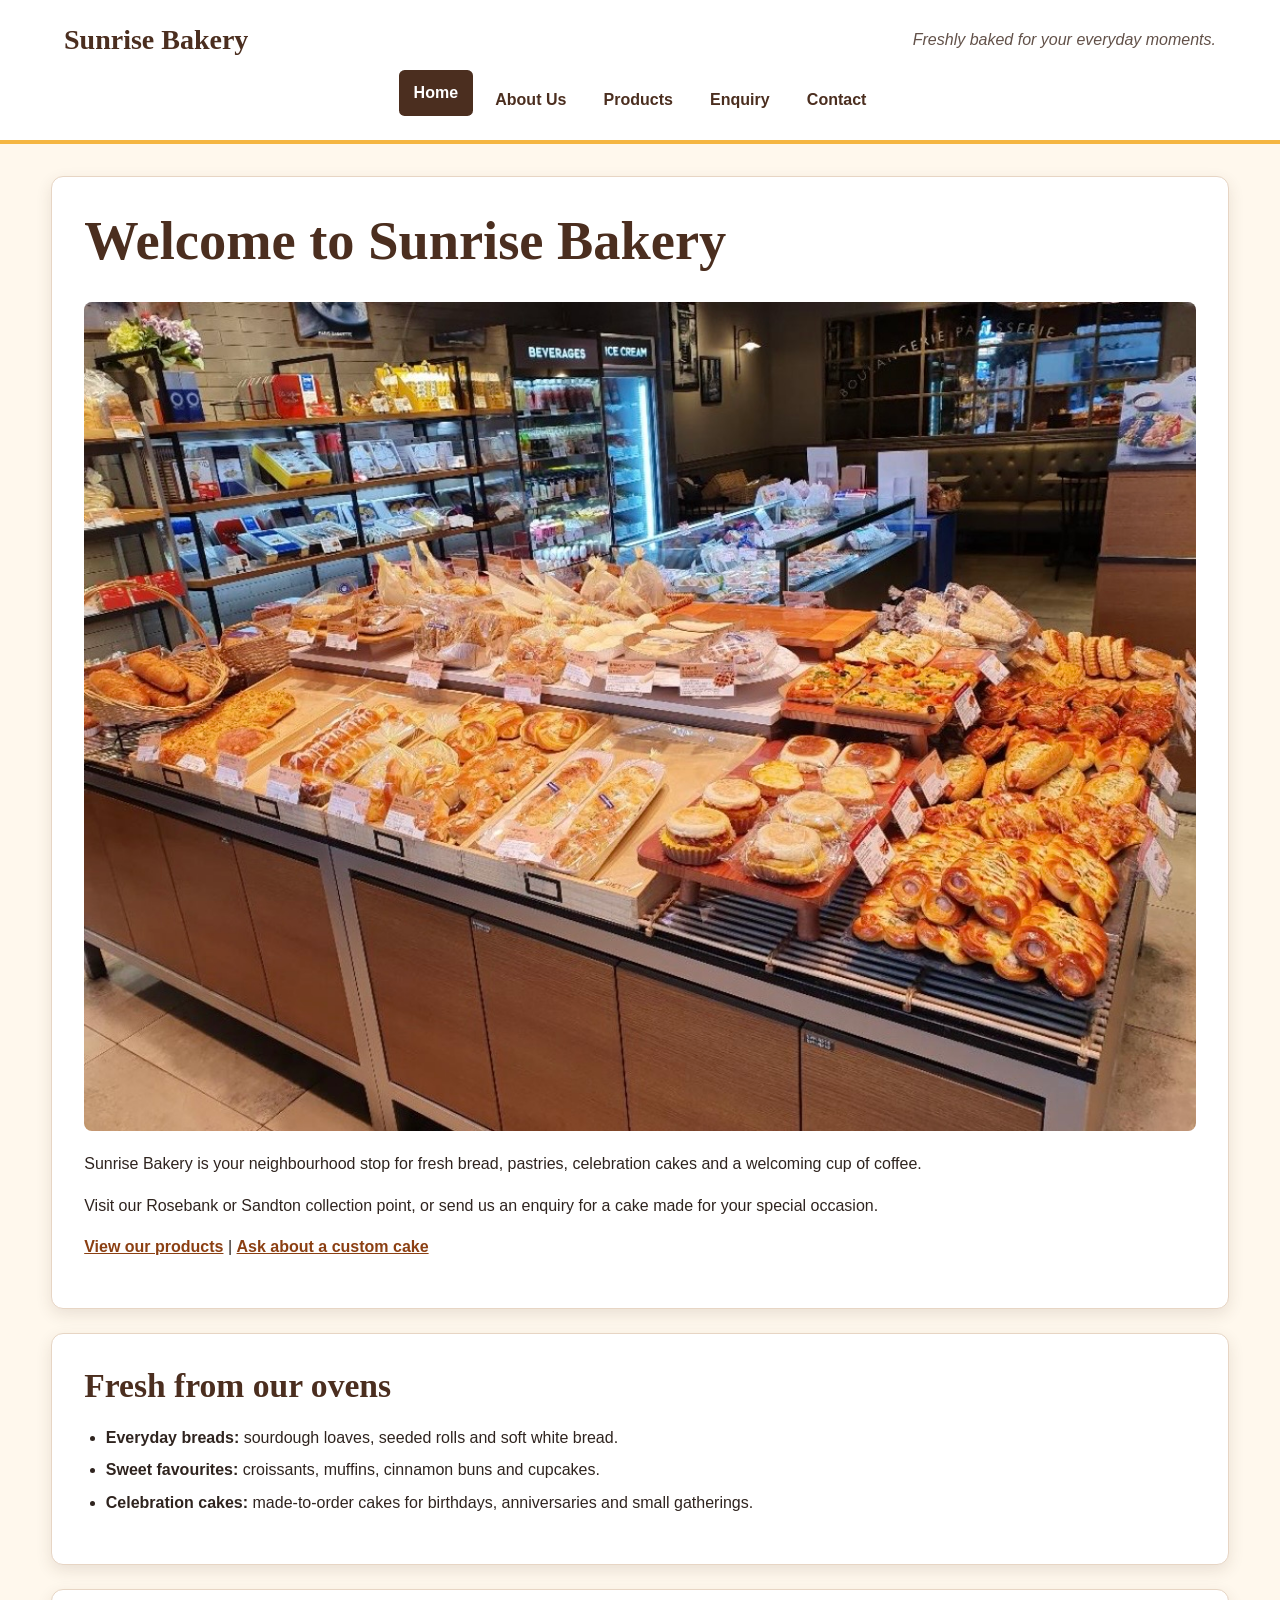
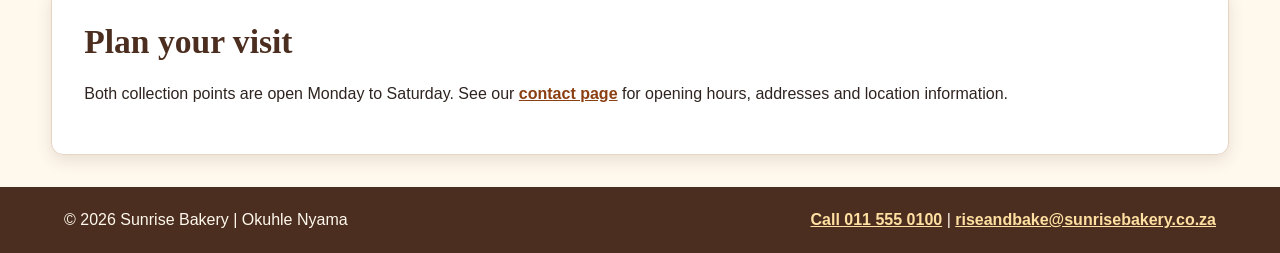
==== index.html @ 2eda35dc "Added a  index file" ====
<!DOCTYPE html>
<html lang="en">
<head>
    <meta charset="UTF-8">
    <meta name="viewport" content="width=device-width, initial-scale=1.0">
    <title>Sunrise Bakery | Home</title>
    <link rel="stylesheet" href="css/style.css">
</head>
<body>
    <!-- Site header and shared navigation for all Sunrise Bakery pages. -->
    <header>
        <p><a href="index.html">Sunrise Bakery</a></p>
        <p>Freshly baked for your everyday moments.</p>
        <nav aria-label="Main navigation">
            <ul>
                <li><a href="index.html" aria-current="page">Home</a></li>
                <li><a href="about.html">About Us</a></li>
                <li><a href="products.html">Products</a></li>
                <li><a href="enquiry.html">Enquiry</a></li>
                <li><a href="contact.html">Contact</a></li>
            </ul>
        </nav>
    </header>

    <main>
        <!-- Introductory hero content. The image file is a placeholder until an approved image is supplied. -->
        <section aria-labelledby="welcome-heading">
            <h1 id="welcome-heading">Welcome to Sunrise Bakery</h1>
            <img src="Images/Sunrise Bakery.jpeg" alt="Placeholder for a Sunrise Bakery display of fresh breads and pastries">
            <p>Sunrise Bakery is your neighbourhood stop for fresh bread, pastries, celebration cakes and a welcoming cup of coffee.</p>
            <p>Visit our Rosebank or Sandton collection point, or send us an enquiry for a cake made for your special occasion.</p>
            <p><a href="products.html">View our products</a> | <a href="enquiry.html">Ask about a custom cake</a></p>
        </section>

        <section aria-labelledby="featured-heading">
            <h2 id="featured-heading">Fresh from our ovens</h2>
            <ul>
                <li><strong>Everyday breads:</strong> sourdough loaves, seeded rolls and soft white bread.</li>
                <li><strong>Sweet favourites:</strong> croissants, muffins, cinnamon buns and cupcakes.</li>
                <li><strong>Celebration cakes:</strong> made-to-order cakes for birthdays, anniversaries and small gatherings.</li>
            </ul>
        </section>

        <section aria-labelledby="visit-heading">
            <h2 id="visit-heading">Plan your visit</h2>
            <p>Both collection points are open Monday to Saturday. See our <a href="contact.html">contact page</a> for opening hours, addresses and location information.</p>
        </section>
    </main>

    <!-- Shared footer with practical contact links. -->
    <footer>
        <p>&copy; 2026 Sunrise Bakery | Okuhle Nyama</p>
        <p><a href="tel:+27115550100">Call 011 555 0100</a> | <a href="mailto:riseandbake@sunrisebakery.co.za">riseandbake@sunrisebakery.co.za</a></p>
    </footer>
</body>
</html>
---- css/style.css ----
/*
    Sunrise Bakery - Part 2 stylesheet
    This file provides visual styling and responsive layouts only.
    No JavaScript, animation, interactive maps, or Part 3 features are included.
*/

:root {
    --cream: #fff8ed;
    --paper: #ffffff;
    --sunrise-gold: #f5b642;
    --warm-orange: #d96d25;
    --deep-brown: #4b2e1f;
    --soft-brown: #775143;
    --line: #e7d5c4;
    --text: #2f241f;
    --muted-text: #625149;
    --focus: #0e5a70;
    --shadow: 0 0.35rem 1rem rgba(75, 46, 31, 0.12);
}

/* Base styles keep spacing and sizing consistent across every page. */
* {
    box-sizing: border-box;
}

html {
    font-size: 100%;
}

body {
    margin: 0;
    background: var(--cream);
    color: var(--text);
    font-family: Arial, Helvetica, sans-serif;
    font-size: 1rem;
    line-height: 1.6;
}

img {
    display: block;
    width: 100%;
    max-width: 100%;
    height: auto;
    border-radius: 0.5rem;
    background: #f1e3d4;
}

a {
    color: #8b3f12;
    font-weight: 700;
}

a:hover,
a:focus-visible {
    color: var(--deep-brown);
    text-decoration-thickness: 0.16rem;
}

a:focus-visible,
button:focus-visible,
input:focus-visible,
select:focus-visible,
textarea:focus-visible {
    outline: 0.2rem solid var(--focus);
    outline-offset: 0.2rem;
}

h1,
h2,
h3,
p,
ul,
figure {
    margin-top: 0;
}

h1,
h2,
h3 {
    color: var(--deep-brown);
    font-family: Georgia, "Times New Roman", serif;
    line-height: 1.2;
}

h1 {
    font-size: clamp(2rem, 5vw, 3.4rem);
    margin-bottom: 0.5em;
}

h2 {
    font-size: clamp(1.45rem, 3vw, 2.1rem);
    margin-bottom: 0.55em;
}

h3 {
    font-size: 1.25rem;
    margin-bottom: 0.4em;
}

ul {
    padding-left: 1.35rem;
}

li + li {
    margin-top: 0.45rem;
}

/* Header and navigation use Flexbox for a clear desktop layout. */
header {
    display: flex;
    flex-wrap: wrap;
    align-items: center;
    justify-content: space-between;
    gap: 0.5rem 1.5rem;
    padding: 1.1rem max(5vw, 1.25rem);
    background: var(--paper);
    border-bottom: 0.25rem solid var(--sunrise-gold);
}

header > p {
    margin: 0;
}

header > p:first-child a {
    color: var(--deep-brown);
    font-family: Georgia, "Times New Roman", serif;
    font-size: 1.75rem;
    text-decoration: none;
}

header > p:nth-child(2) {
    color: var(--muted-text);
    font-style: italic;
}

nav {
    width: 100%;
}

nav ul {
    display: flex;
    flex-wrap: wrap;
    justify-content: center;
    gap: 0.5rem;
    margin: 0;
    padding: 0;
    list-style: none;
}

nav a {
    display: block;
    padding: 0.55rem 0.85rem;
    border: 0.1rem solid transparent;
    border-radius: 0.35rem;
    color: var(--deep-brown);
    text-decoration: none;
}

nav a:hover,
nav a:focus-visible {
    border-color: var(--warm-orange);
    background: #fff0d8;
}

nav a:active {
    background: var(--sunrise-gold);
}

nav a[aria-current="page"] {
    background: var(--deep-brown);
    color: var(--paper);
}

/* Main content and card-style content areas. */
main {
    width: min(92%, 75rem);
    margin: 2rem auto;
    display: grid;
    gap: 1.5rem;
}

main > section,
main > form {
    padding: clamp(1.25rem, 3vw, 2rem);
    background: var(--paper);
    border: 0.08rem solid var(--line);
    border-radius: 0.75rem;
    box-shadow: var(--shadow);
}

main > section:first-child img {
    margin: 1.25rem 0;
    min-height: 12rem;
    object-fit: cover;
}

/* Product categories become a Grid layout on wider screens. */
main:has(#products-heading) {
    grid-template-columns: repeat(3, 1fr);
}

main:has(#products-heading) > section:first-child,
main:has(#products-heading) > section:last-child {
    grid-column: 1 / -1;
}

/* Contact locations become two equal columns on desktop. */
section[aria-labelledby="locations-heading"] {
    display: grid;
    grid-template-columns: repeat(2, minmax(0, 1fr));
    gap: 1.25rem;
}

section[aria-labelledby="locations-heading"] > h2 {
    grid-column: 1 / -1;
}

article {
    padding: 1.25rem;
    background: #fffaf3;
    border: 0.08rem solid var(--line);
    border-radius: 0.5rem;
}

address {
    margin-bottom: 1rem;
    font-style: normal;
}

figure {
    margin: 1rem 0 0;
}

figcaption {
    margin-top: 0.55rem;
    color: var(--muted-text);
    font-size: 0.9rem;
}

/* Forms have clear labels and generous touch-friendly controls. */
form {
    max-width: 48rem;
}

fieldset {
    margin: 0 0 1.25rem;
    padding: 1.25rem;
    border: 0.1rem solid var(--line);
    border-radius: 0.5rem;
}

legend {
    padding: 0 0.4rem;
    color: var(--deep-brown);
    font-family: Georgia, "Times New Roman", serif;
    font-weight: 700;
}

label {
    color: var(--deep-brown);
    font-weight: 700;
}

input,
select,
textarea {
    width: 100%;
    margin-top: 0.3rem;
    padding: 0.7rem;
    border: 0.1rem solid var(--soft-brown);
    border-radius: 0.3rem;
    background: var(--paper);
    color: var(--text);
    font: inherit;
}

textarea {
    resize: vertical;
}

button {
    padding: 0.75rem 1.1rem;
    border: 0.12rem solid var(--deep-brown);
    border-radius: 0.35rem;
    background: var(--warm-orange);
    color: var(--paper);
    cursor: pointer;
    font: inherit;
    font-weight: 700;
}

button:hover,
button:focus-visible {
    background: var(--deep-brown);
}

button:active {
    background: #2e1b12;
}

/* Footer uses Flexbox and remains easy to scan. */
footer {
    display: flex;
    flex-wrap: wrap;
    justify-content: space-between;
    gap: 0.5rem 1.5rem;
    padding: 1.25rem max(5vw, 1.25rem);
    background: var(--deep-brown);
    color: var(--cream);
}

footer p {
    margin: 0;
}

footer a {
    color: #ffe0a2;
}

footer a:hover,
footer a:focus-visible {
    color: var(--paper);
}

/* Tablet breakpoint: retain a roomy layout while reducing product columns. */
@media (max-width: 62rem) {
    main:has(#products-heading) {
        grid-template-columns: repeat(2, 1fr);
    }

    main:has(#products-heading) > section:first-child,
    main:has(#products-heading) > section:last-child {
        grid-column: 1 / -1;
    }
}

/* Mobile breakpoint: change all multi-column sections to one column. */
@media (max-width: 45rem) {
    header,
    footer {
        display: block;
    }

    header > p + p {
        margin-top: 0.35rem;
    }

    nav {
        margin-top: 0.85rem;
    }

    nav ul {
        justify-content: flex-start;
    }

    footer p + p {
        margin-top: 0.5rem;
    }

    main {
        width: min(94%, 75rem);
        margin: 1.25rem auto;
        gap: 1rem;
    }

    main:has(#products-heading),
    section[aria-labelledby="locations-heading"] {
        grid-template-columns: 1fr;
    }

    main:has(#products-heading) > section,
    section[aria-labelledby="locations-heading"] > h2 {
        grid-column: auto;
    }

    main > section,
    main > form,
    article,
    fieldset {
        padding: 1rem;
    }
}
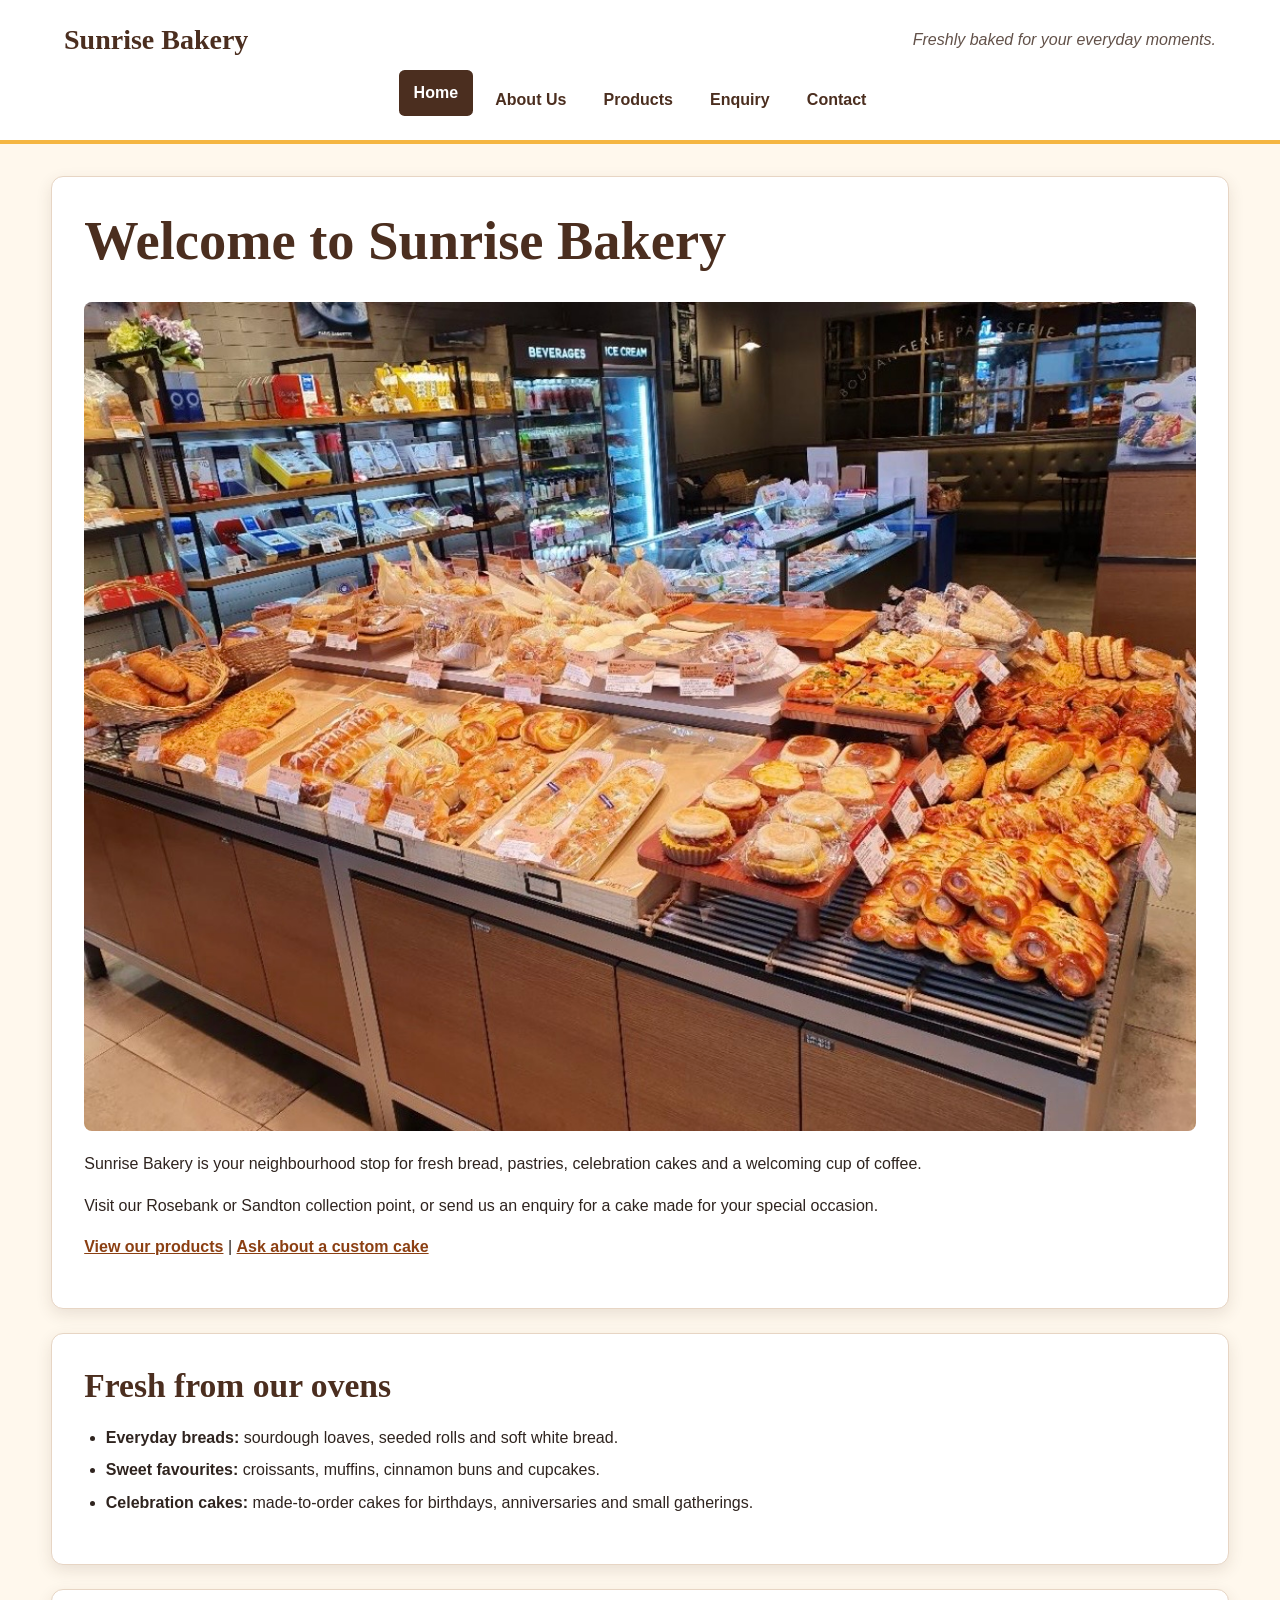
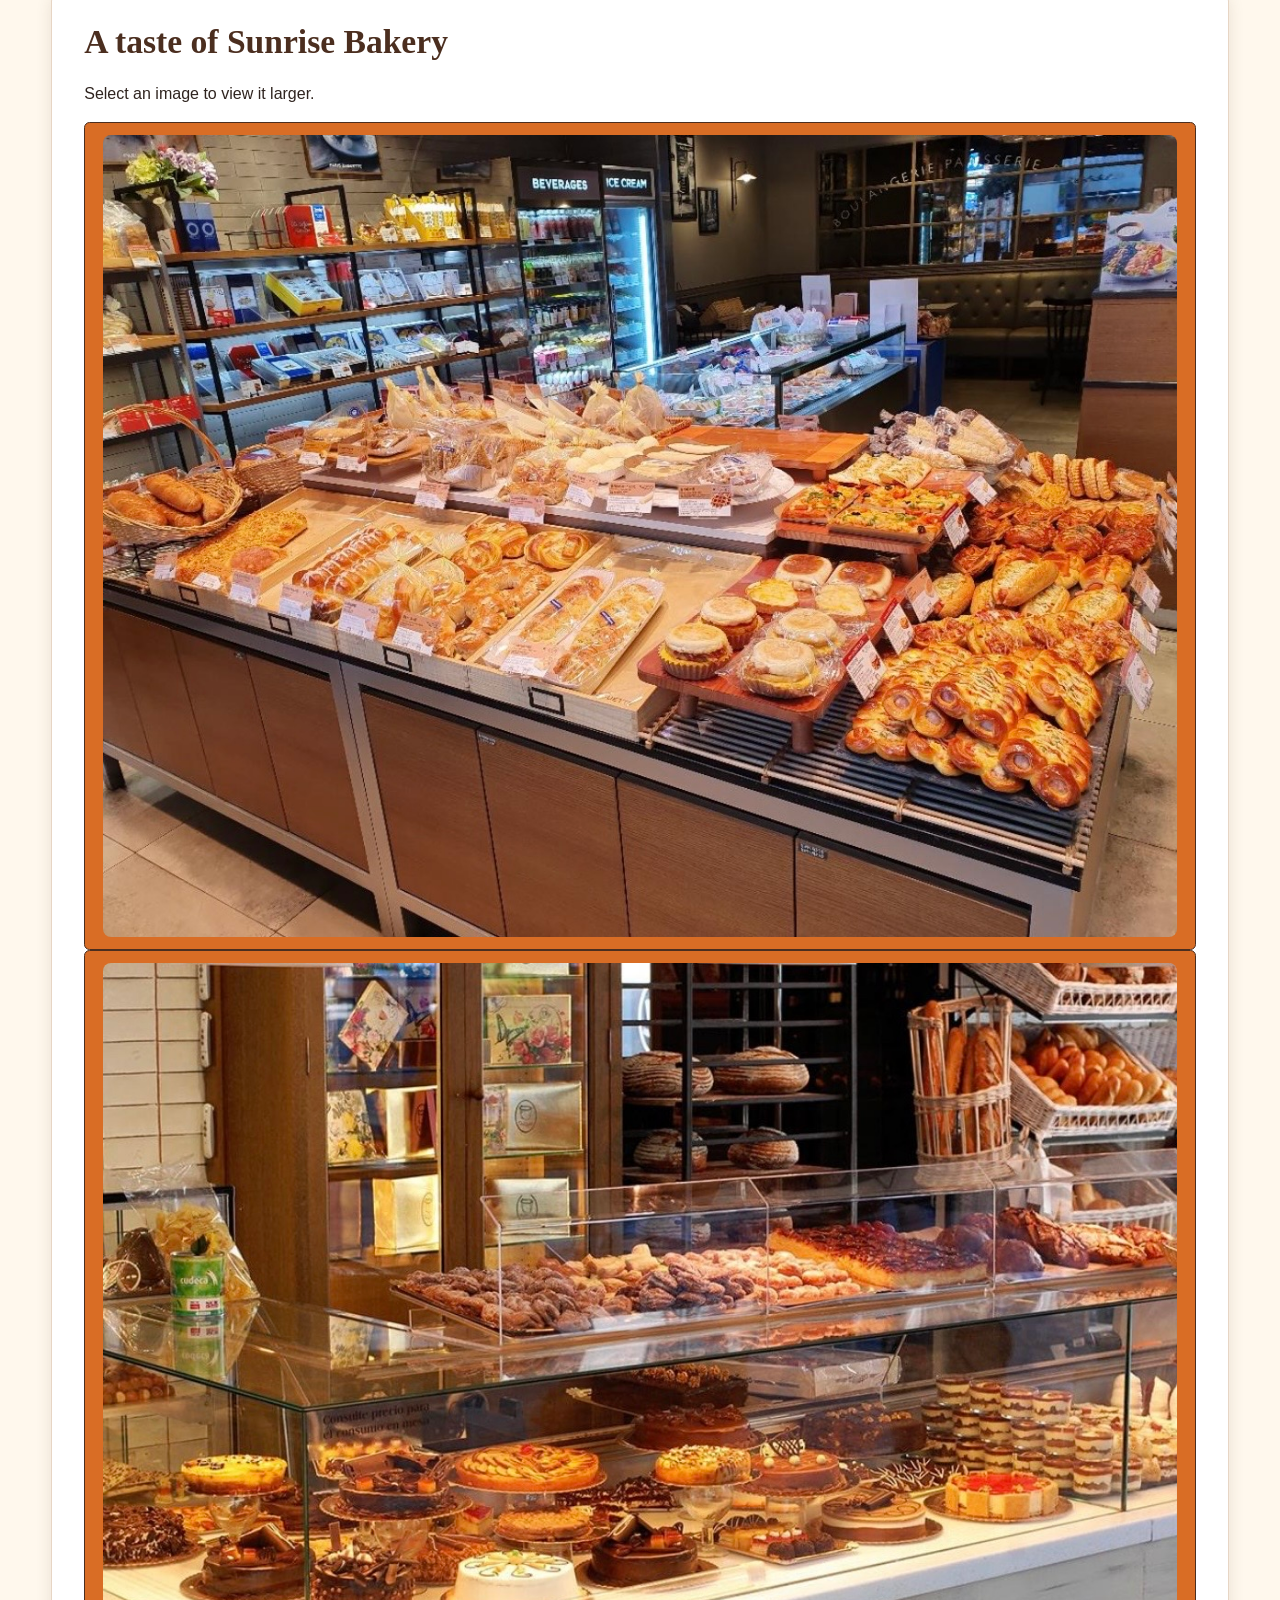
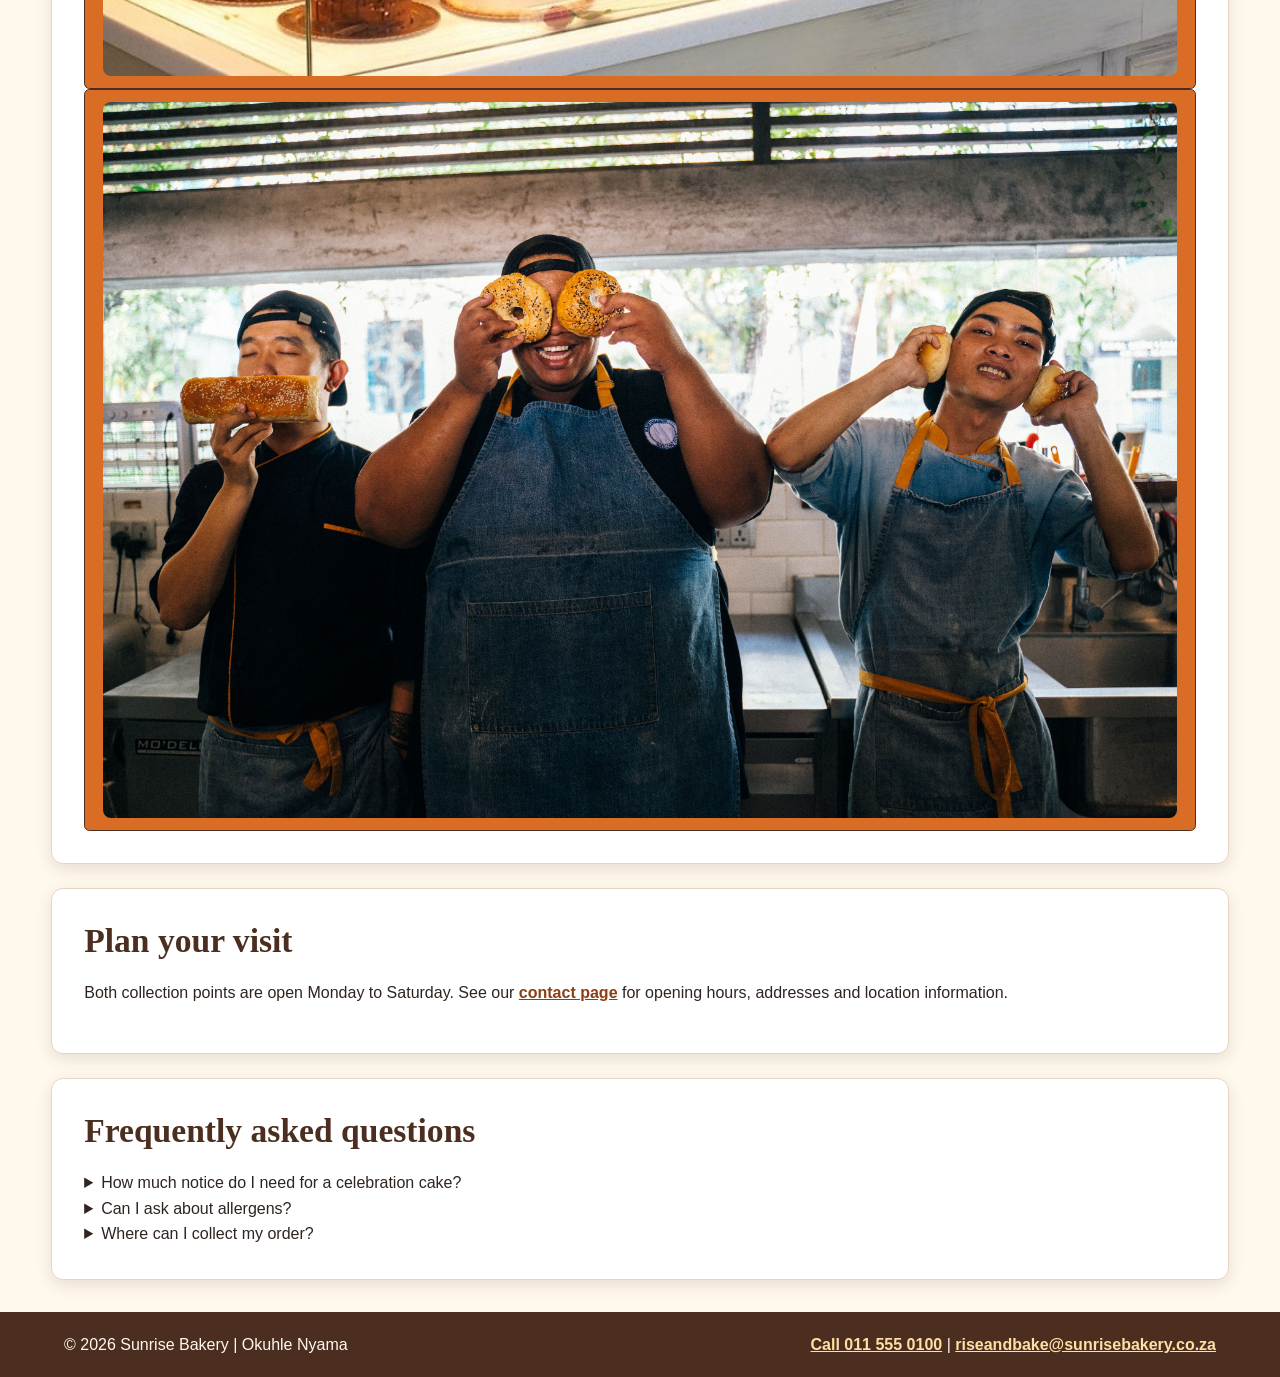
==== commit 6cc8ef92: "Updated version of index" ====
--- a/index.html
+++ b/index.html
@@ -3,8 +3,25 @@
 <head>
     <meta charset="UTF-8">
     <meta name="viewport" content="width=device-width, initial-scale=1.0">
-    <title>Sunrise Bakery | Home</title>
+    <meta name="description" content="Sunrise Bakery offers fresh bread, pastries, celebration cakes and coffee from Rosebank and Sandton collection points.">
+    <meta name="keywords" content="bakery Johannesburg, fresh bread, pastries, celebration cakes, Rosebank bakery, Sandton bakery">
+    <meta name="robots" content="index, follow">
+    <link rel="canonical" href="https://www.sunrisebakery.co.za/">
+    <title>Sunrise Bakery | Fresh Bread, Pastries and Cakes</title>
     <link rel="stylesheet" href="css/style.css">
+    <script src="js/app.js" defer></script>
+    <script type="application/ld+json">
+        {
+            "@context": "https://schema.org",
+            "@type": "Bakery",
+            "name": "Sunrise Bakery",
+            "description": "A fictional neighbourhood bakery offering fresh bread, pastries and celebration cakes.",
+            "email": "riseandbake@sunrisebakery.co.za",
+            "telephone": "+27-11-555-0100",
+            "areaServed": ["Rosebank", "Sandton", "Johannesburg"],
+            "url": "https://www.sunrisebakery.co.za/"
+        }
+    </script>
 </head>
 <body>
     <!-- Site header and shared navigation for all Sunrise Bakery pages. -->
@@ -23,10 +40,10 @@
     </header>
 
     <main>
-        <!-- Introductory hero content. The image file is a placeholder until an approved image is supplied. -->
+        <!-- Introductory hero content. -->
         <section aria-labelledby="welcome-heading">
             <h1 id="welcome-heading">Welcome to Sunrise Bakery</h1>
-            <img src="Images/Sunrise Bakery.jpeg" alt="Placeholder for a Sunrise Bakery display of fresh breads and pastries">
+            <img src="Images/Sunrise Bakery.jpeg" alt="Fresh pastries and bread displayed at Sunrise Bakery">
             <p>Sunrise Bakery is your neighbourhood stop for fresh bread, pastries, celebration cakes and a welcoming cup of coffee.</p>
             <p>Visit our Rosebank or Sandton collection point, or send us an enquiry for a cake made for your special occasion.</p>
             <p><a href="products.html">View our products</a> | <a href="enquiry.html">Ask about a custom cake</a></p>
@@ -41,11 +58,50 @@
             </ul>
         </section>
 
+        <!-- JavaScript turns these image buttons into an accessible lightbox gallery. -->
+        <section class="gallery-section" aria-labelledby="gallery-heading">
+            <h2 id="gallery-heading">A taste of Sunrise Bakery</h2>
+            <p>Select an image to view it larger.</p>
+            <div class="gallery-grid">
+                <button class="gallery-item" type="button" data-full-image="Images/Sunrise Bakery.jpeg" data-caption="Fresh pastries and bread at Sunrise Bakery.">
+                    <img src="Images/Sunrise Bakery.jpeg" alt="Fresh pastries and bread displayed at Sunrise Bakery">
+                </button>
+                <button class="gallery-item" type="button" data-full-image="Images/Bakery Products.jpeg" data-caption="A selection of Sunrise Bakery products.">
+                    <img src="Images/Bakery Products.jpeg" alt="Bakery display with assorted breads, pastries and cakes">
+                </button>
+                <button class="gallery-item" type="button" data-full-image="Images/Sunrise Team.jpg" data-caption="The Sunrise Bakery team preparing baked goods.">
+                    <img src="Images/Sunrise Team.jpg" alt="Bakery team preparing bread and bagels in a bright kitchen">
+                </button>
+            </div>
+        </section>
+
         <section aria-labelledby="visit-heading">
             <h2 id="visit-heading">Plan your visit</h2>
             <p>Both collection points are open Monday to Saturday. See our <a href="contact.html">contact page</a> for opening hours, addresses and location information.</p>
         </section>
+
+        <section class="faq-section" aria-labelledby="faq-heading">
+            <h2 id="faq-heading">Frequently asked questions</h2>
+            <details>
+                <summary>How much notice do I need for a celebration cake?</summary>
+                <p>Please allow at least three days for a custom cake. Larger or detailed orders may need additional notice.</p>
+            </details>
+            <details>
+                <summary>Can I ask about allergens?</summary>
+                <p>Yes. Use the enquiry form to tell us about your dietary question before placing an order.</p>
+            </details>
+            <details>
+                <summary>Where can I collect my order?</summary>
+                <p>Orders can be collected from Rosebank or Sandton during normal opening hours.</p>
+            </details>
+        </section>
     </main>
+
+    <dialog id="gallery-lightbox" aria-labelledby="gallery-caption">
+        <button class="dialog-close" type="button" aria-label="Close image gallery" autofocus>&times;</button>
+        <img id="lightbox-image" src="" alt="">
+        <p id="gallery-caption"></p>
+    </dialog>
 
     <!-- Shared footer with practical contact links. -->
     <footer>
